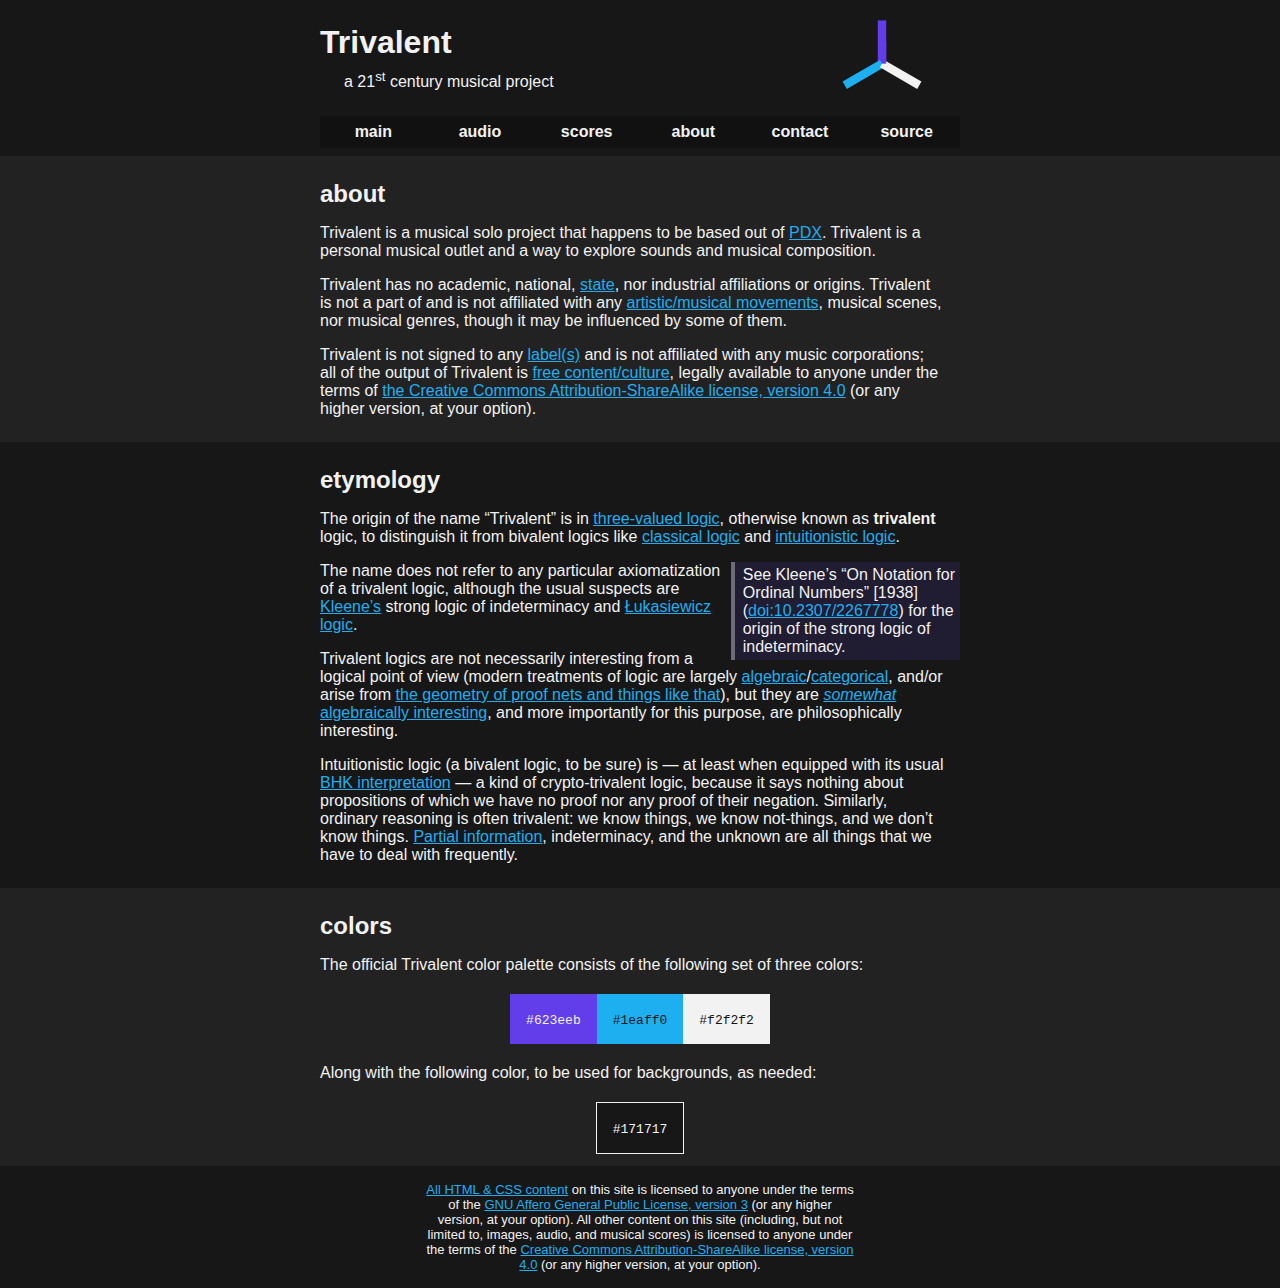
==== about.html @ 8c6cbdc5 "About" ====
<!DOCTYPE html>
<!--
  -- This file is part of trivalent_website.
  --
  -- trivalent_website is free software: you can redistribute it and/or modify
  -- it under the terms of the GNU Affero General Public License as published
  -- by the Free Software Foundation, either version 3 of the License, or (at
  -- your option) any later version.
  --
  -- trivalent_website is distributed in the hope that it will be useful, but
  -- WITHOUT ANY WARRANTY; without even the implied warranty of MERCHANTABILITY
  -- or FITNESS FOR A PARTICULAR PURPOSE.  See the GNU Affero General Public
  -- License for more details.
  --
  -- You should have received a copy of the GNU Affero General Public License
  -- along with trivalent_website.  If not, see
  -- <https://www.gnu.org/licenses/>.
  -->

<html dir="ltr" lang="en">

<head>
  <meta charset="UTF-8">
  <title>Trivalent | about</title>
  <meta name="viewport" content="width=device-width,initial-scale=1">
  <meta name="description" content="home of the Trivalent musical project | about">
  <meta name="theme-color" content="#171717">

  <link href="./style.css" rel="stylesheet">
  <link rel="icon" type="image/png" href="./img/favicon.png">
</head>

<body>
  <div class="section">
    <div class="inner-section">
      <header id="main-header">
        <div id="header-div">
          <h1>Trivalent</h1>

          <p class="subheader">a 21<sup>st</sup> century musical project</p>
        </div>

        <div id="main-logo-container">
          <img src="./img/Trivalent_logo.svg" id="main-logo" alt="Trivalent
          logo" title="Trivalent logo; CC BY-SA 4.0+ licensed">
        </div>
      </header>

      <nav>
        <ol class="navlist">
          <li><a href="./index.html">main</a></li>
          <li><a href="./audio.html">audio</a></li>
          <li><a href="./scores.html">scores</a></li>
          <li><a href="#">about</a></li>
          <li><a href="./contact.html">contact</a></li>
          <li><a
          href="https://github.com/AugmentedFifth/trivalent_website">source</a></li>
        </ol>
      </nav>
    </div>
  </div>

  <div class="section">
    <div class="inner-section">
      <h2>about</h2>

      <p>Trivalent is a musical solo project that happens to be based out of <a
      href="https://en.wikipedia.org/wiki/Portland,_Oregon">PDX</a>. Trivalent
      is a personal musical outlet and a way to explore sounds and musical
      composition.</p>

      <p>Trivalent has no academic, national, <a
      href="https://en.wikipedia.org/wiki/State_(polity)">state</a>, nor
      industrial affiliations or origins. Trivalent is not a part of and is not
      affiliated with any <a
      href="https://en.wikipedia.org/wiki/Art_movement">artistic/musical
      movements</a>, musical scenes, nor musical genres, though it may be
      influenced by some of them.</p>

      <p>Trivalent is not signed to any <a
      href="https://en.wikipedia.org/wiki/Record_label">label(s)</a> and is not
      affiliated with any music corporations; all of the output of Trivalent is
      <a href="https://en.wikipedia.org/wiki/Free_content">free
      content/culture</a>, legally available to anyone under the terms of <a
      href="https://creativecommons.org/licenses/by-sa/4.0/">the Creative
      Commons Attribution-ShareAlike license, version 4.0</a> (or any higher
      version, at your option).</p>
    </div>
  </div>

  <div class="section">
    <div class="inner-section">
      <h2>etymology</h2>

      <p>The origin of the name &ldquo;Trivalent&rdquo; is in <a
      href="https://en.wikipedia.org/wiki/Three-valued_logic">three-valued
      logic</a>, otherwise known as <strong>trivalent</strong> logic, to
      distinguish it from bivalent logics like <a
      href="https://en.wikipedia.org/wiki/Classical_logic">classical logic</a>
      and <a
      href="https://en.wikipedia.org/wiki/Intuitionistic_logic">intuitionistic
      logic</a>. <aside>See Kleene&rsquo;s &ldquo;On Notation for Ordinal
      Numbers&rdquo; [1938] (<a
      href="https://doi.org/10.2307/2267778">doi:10.2307/2267778</a>) for the
      origin of the strong logic of indeterminacy.</aside> The name does not
      refer to any particular axiomatization of a trivalent logic, although the
      usual suspects are <a
      href="https://en.wikipedia.org/wiki/Stephen_Cole_Kleene">Kleene&rsquo;s</a>
      strong logic of indeterminacy and <a
      href="https://en.wikipedia.org/wiki/%C5%81ukasiewicz_logic">&#x141;ukasiewicz
      logic</a>.</p>

      <p>Trivalent logics are not necessarily interesting from a logical point
      of view (modern treatments of logic are largely <a
      href="https://en.wikipedia.org/wiki/Algebraic_structure">algebraic</a>/<a
      href="https://en.wikipedia.org/wiki/Category_theory">categorical</a>,
      and/or arise from <a href="https://doi.org/10.1017/S096012950100336X">the
      geometry of proof nets and things like that</a>), but they are <a
      href="https://en.wikipedia.org/wiki/De_Morgan_algebra#Kleene_algebra"><em>somewhat</em>
      algebraically interesting</a>, and more importantly for this purpose, are
      philosophically interesting.</p>

      <p>Intuitionistic logic (a bivalent logic, to be sure) is &mdash; at
      least when equipped with its usual <a
      href="https://en.wikipedia.org/wiki/Brouwer%E2%80%93Heyting%E2%80%93Kolmogorov_interpretation">BHK
      interpretation</a> &mdash; a kind of crypto-trivalent logic, because it
      says nothing about propositions of which we have no proof nor any proof
      of their negation. Similarly, ordinary reasoning is often trivalent: we
      know things, we know not-things, and we don&rsquo;t know things. <a
      href="https://en.wikipedia.org/wiki/Complete_information">Partial
      information</a>, indeterminacy, and the unknown are all things that we
      have to deal with frequently.</p>
    </div>
  </div>

  <div class="section">
    <div class="inner-section">
      <h2>colors</h2>

      <p>The official Trivalent color palette consists of the following set of three colors:</p>

      <ul class="swatch-list">
        <li>
          <div id="swatch-1" class="swatch">
            <code>#623eeb</code>
          </div>
        </li>
        <li>
          <div id="swatch-2" class="swatch">
            <code>#1eaff0</code>
          </div>
        </li>
        <li>
          <div id="swatch-3" class="swatch">
            <code>#f2f2f2</code>
          </div>
        </li>
      </ul>

      <p>Along with the following color, to be used for backgrounds, as needed:</p>

      <ul class="swatch-list">
        <li>
          <div id="swatch-4" class="swatch">
            <code>#171717</code>
          </div>
        </li>
      </ul>
    </div>
  </div>

  <footer>
    <a href="https://github.com/AugmentedFifth/trivalent_website">All HTML
    &amp; CSS content</a> on this site is licensed to anyone under the terms of
    the <a href="https://www.gnu.org/licenses/agpl-3.0.en.html">GNU Affero
    General Public License, version 3</a> (or any higher version, at your
    option). All other content on this site (including, but not limited to,
    images, audio, and musical scores) is licensed to anyone under the terms of
    the <a href="https://creativecommons.org/licenses/by-sa/4.0/">Creative
    Commons Attribution-ShareAlike license, version 4.0</a> (or any higher
    version, at your option).
  </footer>
</body>

</html>
---- style.css ----
/*
 * This file is part of trivalent_website.
 *
 * trivalent_website is free software: you can redistribute it and/or modify it
 * under the terms of the GNU Affero General Public License as published by the
 * Free Software Foundation, either version 3 of the License, or (at your
 * option) any later version.
 *
 * trivalent_website is distributed in the hope that it will be useful, but
 * WITHOUT ANY WARRANTY; without even the implied warranty of MERCHANTABILITY
 * or FITNESS FOR A PARTICULAR PURPOSE.  See the GNU Affero General Public
 * License for more details.
 *
 * You should have received a copy of the GNU Affero General Public License
 * along with trivalent_website.  If not, see <https://www.gnu.org/licenses/>.
 */

:root {
    --sans: "-apple-system", "BlinkMacSystemFont", "Segoe UI", "Roboto",
            "Oxygen", "Ubuntu", "Cantarell", "Open Sans", "Helvetica Neue",
            sans-serif;
    --monospace: "SF Mono", "Monaco", "Inconsolata", "Fira Mono",
                 "Droid Sans Mono", "Source Code Pro", "Hack", "Fira Code",
                 monospace;
    --off-white: #f2f2f2;
    --off-black: #171717;
    --color-one: #171717;
    --color-two: #222;
    --trivalent-color-one: #623eeb;
    --trivalent-color-two: #1eaff0;
    --trivalent-color-three: #f2f2f2;
    --trivalent-color-four: #171717;
}

html,
body,
ul,
ol {
    margin: 0;
    padding: 0;
    font-family: var(--sans);
    color: var(--off-white);
}

html {
    width: 100%;
    height: 100%;
}

p,
h1,
h2,
h3,
h4,
h5,
h6 {
    margin: 1rem 1rem 1rem 0;
    padding: 0;
}

a {
    color: var(--trivalent-color-two);
}

a:hover {
    color: #89bfd8;
}

.hidden {
    display: none !important;
}

body {
    background-color: var(--color-one);
    font-family: var(--sans);
}

li {
    padding: 0.25rem 0 0.25rem 0;
}

ul ul,
ul ol,
ol ul,
ol ol {
    padding-left: 2rem;
}

figcaption {
    font-weight: bold;
    text-decoration: underline;
}

.inset-list {
    margin-left: 2rem;
}

blockquote {
    margin: 0.5rem;
}

table {
    border-collapse: collapse;
    margin: 1rem 0 1rem 0;
}

th, td {
    padding: 0.5rem;
    text-align: left;
    border: 1px solid #f2f2f260;
}

td > ul,
td > ol {
    list-style-position: inside;
}

button {
    color: revert;
}

aside {
    max-width: 33.33%;
    margin-bottom: 0.5rem;
    padding: 0.25rem 0.25rem 0.25rem 0.5rem;
    float: right;

    border-left: 0.25rem solid #f2f2f260;
    background-color: #623eeb20;
}

caption {
    font-weight: bolder;
}

hr {
    border: 0.0625rem inset #f2f2f260;
}

.cite {
    font-size: small;
    margin-top: 0.25rem;
    margin-bottom: 0.25rem;
}

.centering {
    display: flex;
    justify-content: center;
    align-content: center;
    align-items: center;
}

.flex-vert {
    flex-direction: column;
}

.text-centering {
    text-align: center;
}

.serif {
    font-family: serif;
}

.anchor {
    text-decoration: none;
    color: inherit;
}

.bold {
    font-weight: bold;
}

.underline {
    text-decoration: underline;
}

.div-label {
    margin-top: 0.5rem;
    margin-bottom: 0.5rem;
}

.album-art {
    display: block;
    width: 50%;
}

@media (max-width: 640px) {
    .album-art {
        width: 100%;
    }
}

.total {
    text-align: end;
}

.table-wrapper {
    overflow: auto;
}

#main-header {
    display: flex;
    flex-flow: row nowrap;
}

#header-div {
    flex: 4 2 auto;
}

#main-logo-container {
    display: flex;
    flex: 1 1 auto;
    padding-bottom: 0.25rem;
}

#main-logo {
    width: 100%;
    height: auto;
    max-height: 6.5rem;
    min-width: 2.5rem;

    float: right;
    margin: auto;
}

.subheader {
    margin-top: -0.5rem;
    padding: 0 1.5rem 0 1.5rem;
    font-weight: lighter;
}

footer {
    padding: 1rem 33.3% 1rem 33.3%;
    font-size: small;
    text-align: center;
}

@media (max-width: 640px) {
    footer {
        padding: 1rem 15% 1rem 15%;
    }
}

nav {
    display: flex;
    align-items: stretch;
    justify-content: center;

    background-color: #00000040;
    min-height: 2rem;
    max-height: 4rem;
}

@media (max-width: 640px) {
    nav {
        min-height: auto;
        max-height: none;
    }
}

.navlist {
    display: flex;
    align-items: stretch;
    justify-content: center;
    flex-direction: row;

    width: 100%;
}

@media (max-width: 640px) {
    .navlist {
        flex-direction: column;
        height: auto;
    }
}

.navlist > li {
    flex: 1 1 auto;
    list-style-type: none;
    text-align: center;

    width: 100%;
    height: 100%;
    padding: 0 2.5% 0 2.5%;
}

@media (max-width: 640px) {
    .navlist > li {
        height: auto;
        padding: 0.125rem 0 0.125rem 0;
    }
}

.navlist a {
    font-weight: bolder;
    color: var(--off-white);
    text-decoration: none;

    display: flex;
    align-items: center;
    justify-content: center;
    width: 100%;
    height: 100%;
}

.navlist a:hover {
    color: #fff;
    text-shadow: 0 0 1rem var(--trivalent-color-one);
}

.section {
    display: block;
    width: 100%;
}

.inner-section {
    padding: 0.5rem 25% 0.5rem 25%;
}

@media (max-width: 640px) {
    .inner-section {
        padding: 0.5rem 10% 0.5rem 10%;
    }
}

.inner-section::after {
    content: "";
    clear: both;
    display: table;
}

.form {
    padding-top: 0.5rem;
    padding-bottom: 0.5rem;
}

div.section:nth-of-type(odd) {
    background-color: var(--color-one);
}

div.section:nth-of-type(even) {
    background-color: var(--color-two);
}

.swatch-list {
    list-style: none;
    display: flex;
    align-items: stretch;
    justify-content: center;
    flex-direction: row;
}

.swatch {
    padding: 1rem;
}

#swatch-1 {
    color: var(--trivalent-color-three);
    background-color: var(--trivalent-color-one);
}

#swatch-2 {
    color: var(--trivalent-color-four);
    background-color: var(--trivalent-color-two);
}

#swatch-3 {
    color: var(--trivalent-color-four);
    background-color: var(--trivalent-color-three);
}

#swatch-4 {
    color: var(--trivalent-color-three);
    background-color: var(--trivalent-color-four);
    border: 1px solid var(--trivalent-color-three);
}
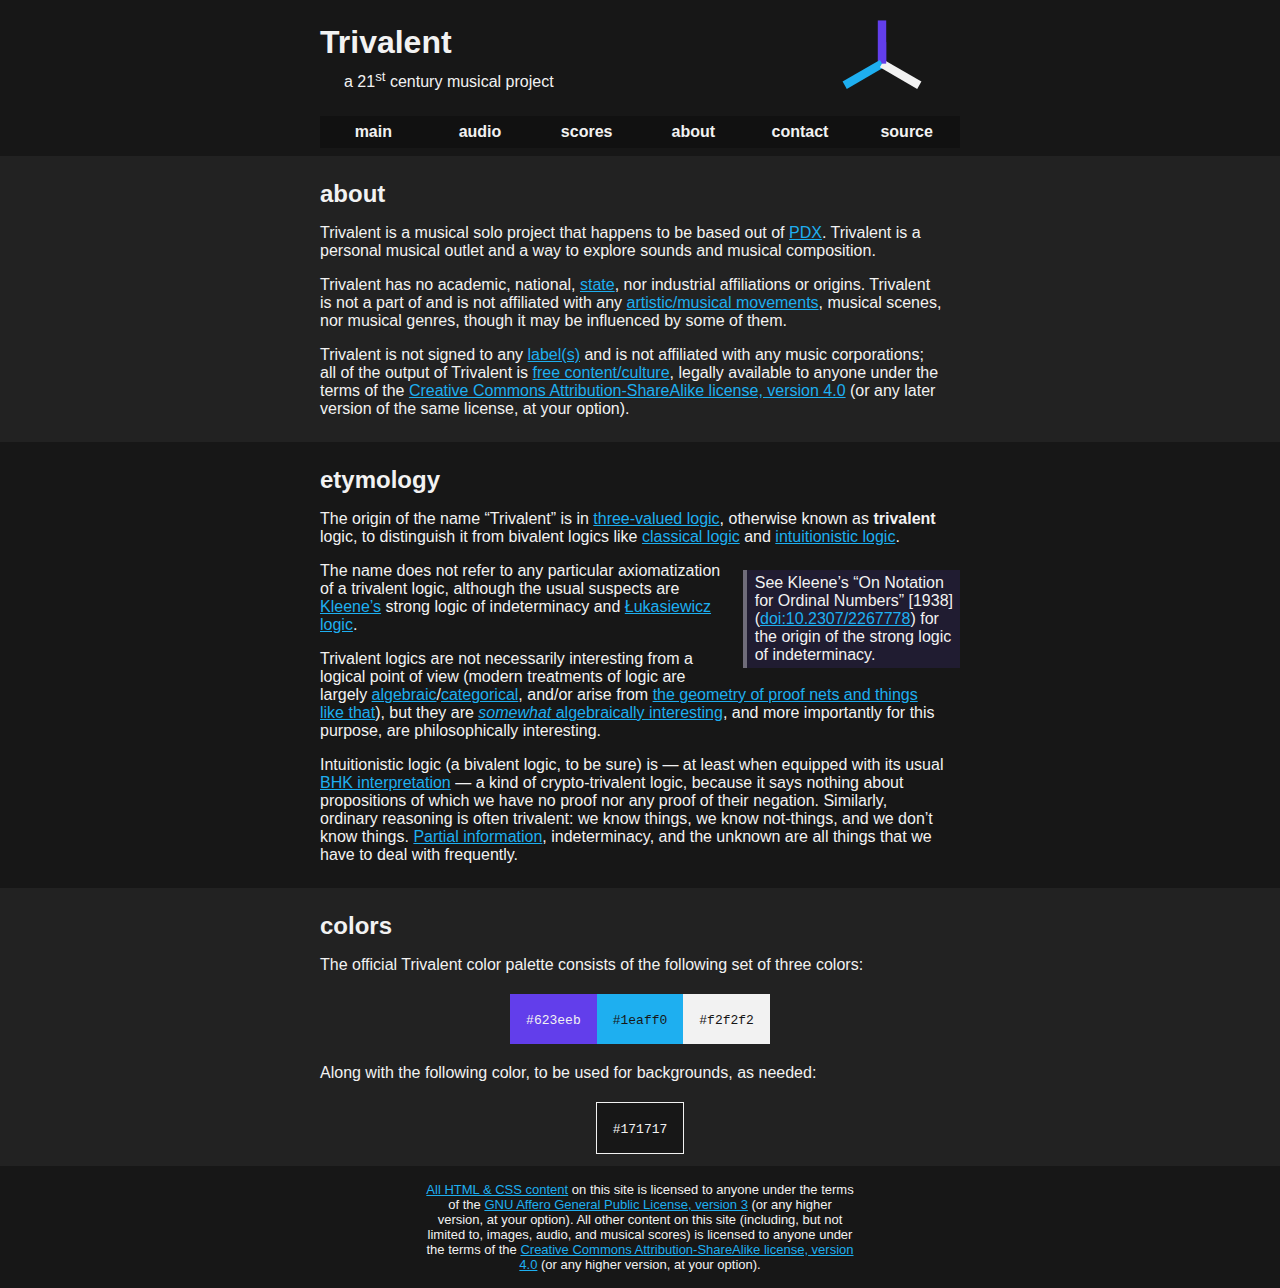
==== commit f7922d69: "responsif" ====
--- a/about.html
+++ b/about.html
@@ -1,185 +1,246 @@
 <!DOCTYPE html>
 <!--
-  -- This file is part of trivalent_website.
-  --
-  -- trivalent_website is free software: you can redistribute it and/or modify
-  -- it under the terms of the GNU Affero General Public License as published
-  -- by the Free Software Foundation, either version 3 of the License, or (at
-  -- your option) any later version.
-  --
-  -- trivalent_website is distributed in the hope that it will be useful, but
-  -- WITHOUT ANY WARRANTY; without even the implied warranty of MERCHANTABILITY
-  -- or FITNESS FOR A PARTICULAR PURPOSE.  See the GNU Affero General Public
-  -- License for more details.
-  --
-  -- You should have received a copy of the GNU Affero General Public License
-  -- along with trivalent_website.  If not, see
-  -- <https://www.gnu.org/licenses/>.
-  -->
+This file is part of trivalent_website.
+
+trivalent_website is free software: you can redistribute it and/or modify it
+under the terms of the GNU Affero General Public License as published by the
+Free Software Foundation, either version 3 of the License, or (at your option)
+any later version.
+
+trivalent_website is distributed in the hope that it will be useful, but
+WITHOUT ANY WARRANTY; without even the implied warranty of MERCHANTABILITY or
+FITNESS FOR A PARTICULAR PURPOSE.  See the GNU Affero General Public License
+for more details.
+
+You should have received a copy of the GNU Affero General Public License along
+with trivalent_website.  If not, see <https://www.gnu.org/licenses/>.
+-->
 
 <html dir="ltr" lang="en">
-
-<head>
-  <meta charset="UTF-8">
-  <title>Trivalent | about</title>
-  <meta name="viewport" content="width=device-width,initial-scale=1">
-  <meta name="description" content="home of the Trivalent musical project | about">
-  <meta name="theme-color" content="#171717">
-
-  <link href="./style.css" rel="stylesheet">
-  <link rel="icon" type="image/png" href="./img/favicon.png">
-</head>
-
-<body>
-  <div class="section">
-    <div class="inner-section">
-      <header id="main-header">
-        <div id="header-div">
-          <h1>Trivalent</h1>
-
-          <p class="subheader">a 21<sup>st</sup> century musical project</p>
+  <head>
+    <meta charset="UTF-8" />
+    <title>Trivalent | about</title>
+    <meta name="viewport" content="width=device-width,initial-scale=1" />
+    <meta
+      name="description"
+      content="home of the Trivalent musical project | about"
+    />
+    <meta name="theme-color" content="#171717" />
+
+    <link href="./style.css" rel="stylesheet" />
+    <link rel="icon" type="image/png" href="./img/favicon.png" />
+  </head>
+
+  <body>
+    <div class="section">
+      <div class="inner-section">
+        <header id="main-header">
+          <div id="header-div">
+            <h1>Trivalent</h1>
+
+            <p class="subheader">a 21<sup>st</sup> century musical project</p>
+          </div>
+
+          <div id="main-logo-container">
+            <img
+              src="./img/Trivalent_logo.svg"
+              id="main-logo"
+              alt="Trivalent
+          logo"
+              title="Trivalent logo; CC BY-SA 4.0+ licensed"
+            />
+          </div>
+        </header>
+
+        <nav>
+          <ol class="navlist">
+            <li><a href="./index.html">main</a></li>
+            <li><a href="./audio.html">audio</a></li>
+            <li><a href="./scores.html">scores</a></li>
+            <li><span class="non-link">about</span></li>
+            <li><a href="./contact.html">contact</a></li>
+            <li>
+              <a href="https://github.com/AugmentedFifth/trivalent_website"
+                >source</a
+              >
+            </li>
+          </ol>
+        </nav>
+      </div>
+    </div>
+
+    <main>
+      <div class="section">
+        <div class="inner-section">
+          <h2>about</h2>
+
+          <p>
+            Trivalent is a musical solo project that happens to be based out of
+            <a href="https://en.wikipedia.org/wiki/Portland,_Oregon">PDX</a>.
+            Trivalent is a personal musical outlet and a way to explore sounds
+            and musical composition.
+          </p>
+
+          <p>
+            Trivalent has no academic, national,
+            <a href="https://en.wikipedia.org/wiki/State_(polity)">state</a>,
+            nor industrial affiliations or origins. Trivalent is not a part of
+            and is not affiliated with any
+            <a href="https://en.wikipedia.org/wiki/Art_movement"
+              >artistic/musical movements</a
+            >, musical scenes, nor musical genres, though it may be influenced
+            by some of them.
+          </p>
+
+          <p>
+            Trivalent is not signed to any
+            <a href="https://en.wikipedia.org/wiki/Record_label">label(s)</a>
+            and is not affiliated with any music corporations; all of the output
+            of Trivalent is
+            <a href="https://en.wikipedia.org/wiki/Free_content"
+              >free content/culture</a
+            >, legally available to anyone under the terms of the
+            <a href="https://creativecommons.org/licenses/by-sa/4.0/"
+              >Creative Commons Attribution-ShareAlike license, version 4.0</a
+            >
+            (or any later version of the same license, at your option).
+          </p>
         </div>
-
-        <div id="main-logo-container">
-          <img src="./img/Trivalent_logo.svg" id="main-logo" alt="Trivalent
-          logo" title="Trivalent logo; CC BY-SA 4.0+ licensed">
+      </div>
+
+      <div class="section">
+        <div class="inner-section">
+          <h2>etymology</h2>
+
+          <p>
+            The origin of the name &ldquo;Trivalent&rdquo; is in
+            <a href="https://en.wikipedia.org/wiki/Three-valued_logic"
+              >three-valued logic</a
+            >, otherwise known as <strong>trivalent</strong> logic, to
+            distinguish it from bivalent logics like
+            <a href="https://en.wikipedia.org/wiki/Classical_logic"
+              >classical logic</a
+            >
+            and
+            <a href="https://en.wikipedia.org/wiki/Intuitionistic_logic"
+              >intuitionistic logic</a
+            >.
+          </p>
+          <aside>
+            <p>
+              See Kleene&rsquo;s &ldquo;On Notation for Ordinal Numbers&rdquo;
+              [1938] (<a href="https://doi.org/10.2307/2267778"
+                >doi:10.2307/2267778</a
+              >) for the origin of the strong logic of indeterminacy.
+            </p>
+          </aside>
+          <p>
+            The name does not refer to any particular axiomatization of a
+            trivalent logic, although the usual suspects are
+            <a href="https://en.wikipedia.org/wiki/Stephen_Cole_Kleene"
+              >Kleene&rsquo;s</a
+            >
+            strong logic of indeterminacy and
+            <a href="https://en.wikipedia.org/wiki/%C5%81ukasiewicz_logic"
+              >&#x141;ukasiewicz logic</a
+            >.
+          </p>
+
+          <p>
+            Trivalent logics are not necessarily interesting from a logical
+            point of view (modern treatments of logic are largely
+            <a href="https://en.wikipedia.org/wiki/Algebraic_structure"
+              >algebraic</a
+            >/<a href="https://en.wikipedia.org/wiki/Category_theory"
+              >categorical</a
+            >, and/or arise from
+            <a href="https://doi.org/10.1017/S096012950100336X"
+              >the geometry of proof nets and things like that</a
+            >), but they are
+            <a
+              href="https://en.wikipedia.org/wiki/De_Morgan_algebra#Kleene_algebra"
+              ><em>somewhat</em> algebraically interesting</a
+            >, and more importantly for this purpose, are philosophically
+            interesting.
+          </p>
+
+          <p>
+            Intuitionistic logic (a bivalent logic, to be sure) is &mdash; at
+            least when equipped with its usual
+            <a
+              href="https://en.wikipedia.org/wiki/Brouwer%E2%80%93Heyting%E2%80%93Kolmogorov_interpretation"
+              >BHK interpretation</a
+            >
+            &mdash; a kind of crypto-trivalent logic, because it says nothing
+            about propositions of which we have no proof nor any proof of their
+            negation. Similarly, ordinary reasoning is often trivalent: we know
+            things, we know not-things, and we don&rsquo;t know things.
+            <a href="https://en.wikipedia.org/wiki/Complete_information"
+              >Partial information</a
+            >, indeterminacy, and the unknown are all things that we have to
+            deal with frequently.
+          </p>
         </div>
-      </header>
-
-      <nav>
-        <ol class="navlist">
-          <li><a href="./index.html">main</a></li>
-          <li><a href="./audio.html">audio</a></li>
-          <li><a href="./scores.html">scores</a></li>
-          <li><a href="#">about</a></li>
-          <li><a href="./contact.html">contact</a></li>
-          <li><a
-          href="https://github.com/AugmentedFifth/trivalent_website">source</a></li>
-        </ol>
-      </nav>
-    </div>
-  </div>
-
-  <div class="section">
-    <div class="inner-section">
-      <h2>about</h2>
-
-      <p>Trivalent is a musical solo project that happens to be based out of <a
-      href="https://en.wikipedia.org/wiki/Portland,_Oregon">PDX</a>. Trivalent
-      is a personal musical outlet and a way to explore sounds and musical
-      composition.</p>
-
-      <p>Trivalent has no academic, national, <a
-      href="https://en.wikipedia.org/wiki/State_(polity)">state</a>, nor
-      industrial affiliations or origins. Trivalent is not a part of and is not
-      affiliated with any <a
-      href="https://en.wikipedia.org/wiki/Art_movement">artistic/musical
-      movements</a>, musical scenes, nor musical genres, though it may be
-      influenced by some of them.</p>
-
-      <p>Trivalent is not signed to any <a
-      href="https://en.wikipedia.org/wiki/Record_label">label(s)</a> and is not
-      affiliated with any music corporations; all of the output of Trivalent is
-      <a href="https://en.wikipedia.org/wiki/Free_content">free
-      content/culture</a>, legally available to anyone under the terms of <a
-      href="https://creativecommons.org/licenses/by-sa/4.0/">the Creative
-      Commons Attribution-ShareAlike license, version 4.0</a> (or any higher
-      version, at your option).</p>
-    </div>
-  </div>
-
-  <div class="section">
-    <div class="inner-section">
-      <h2>etymology</h2>
-
-      <p>The origin of the name &ldquo;Trivalent&rdquo; is in <a
-      href="https://en.wikipedia.org/wiki/Three-valued_logic">three-valued
-      logic</a>, otherwise known as <strong>trivalent</strong> logic, to
-      distinguish it from bivalent logics like <a
-      href="https://en.wikipedia.org/wiki/Classical_logic">classical logic</a>
-      and <a
-      href="https://en.wikipedia.org/wiki/Intuitionistic_logic">intuitionistic
-      logic</a>. <aside>See Kleene&rsquo;s &ldquo;On Notation for Ordinal
-      Numbers&rdquo; [1938] (<a
-      href="https://doi.org/10.2307/2267778">doi:10.2307/2267778</a>) for the
-      origin of the strong logic of indeterminacy.</aside> The name does not
-      refer to any particular axiomatization of a trivalent logic, although the
-      usual suspects are <a
-      href="https://en.wikipedia.org/wiki/Stephen_Cole_Kleene">Kleene&rsquo;s</a>
-      strong logic of indeterminacy and <a
-      href="https://en.wikipedia.org/wiki/%C5%81ukasiewicz_logic">&#x141;ukasiewicz
-      logic</a>.</p>
-
-      <p>Trivalent logics are not necessarily interesting from a logical point
-      of view (modern treatments of logic are largely <a
-      href="https://en.wikipedia.org/wiki/Algebraic_structure">algebraic</a>/<a
-      href="https://en.wikipedia.org/wiki/Category_theory">categorical</a>,
-      and/or arise from <a href="https://doi.org/10.1017/S096012950100336X">the
-      geometry of proof nets and things like that</a>), but they are <a
-      href="https://en.wikipedia.org/wiki/De_Morgan_algebra#Kleene_algebra"><em>somewhat</em>
-      algebraically interesting</a>, and more importantly for this purpose, are
-      philosophically interesting.</p>
-
-      <p>Intuitionistic logic (a bivalent logic, to be sure) is &mdash; at
-      least when equipped with its usual <a
-      href="https://en.wikipedia.org/wiki/Brouwer%E2%80%93Heyting%E2%80%93Kolmogorov_interpretation">BHK
-      interpretation</a> &mdash; a kind of crypto-trivalent logic, because it
-      says nothing about propositions of which we have no proof nor any proof
-      of their negation. Similarly, ordinary reasoning is often trivalent: we
-      know things, we know not-things, and we don&rsquo;t know things. <a
-      href="https://en.wikipedia.org/wiki/Complete_information">Partial
-      information</a>, indeterminacy, and the unknown are all things that we
-      have to deal with frequently.</p>
-    </div>
-  </div>
-
-  <div class="section">
-    <div class="inner-section">
-      <h2>colors</h2>
-
-      <p>The official Trivalent color palette consists of the following set of three colors:</p>
-
-      <ul class="swatch-list">
-        <li>
-          <div id="swatch-1" class="swatch">
-            <code>#623eeb</code>
-          </div>
-        </li>
-        <li>
-          <div id="swatch-2" class="swatch">
-            <code>#1eaff0</code>
-          </div>
-        </li>
-        <li>
-          <div id="swatch-3" class="swatch">
-            <code>#f2f2f2</code>
-          </div>
-        </li>
-      </ul>
-
-      <p>Along with the following color, to be used for backgrounds, as needed:</p>
-
-      <ul class="swatch-list">
-        <li>
-          <div id="swatch-4" class="swatch">
-            <code>#171717</code>
-          </div>
-        </li>
-      </ul>
-    </div>
-  </div>
-
-  <footer>
-    <a href="https://github.com/AugmentedFifth/trivalent_website">All HTML
-    &amp; CSS content</a> on this site is licensed to anyone under the terms of
-    the <a href="https://www.gnu.org/licenses/agpl-3.0.en.html">GNU Affero
-    General Public License, version 3</a> (or any higher version, at your
-    option). All other content on this site (including, but not limited to,
-    images, audio, and musical scores) is licensed to anyone under the terms of
-    the <a href="https://creativecommons.org/licenses/by-sa/4.0/">Creative
-    Commons Attribution-ShareAlike license, version 4.0</a> (or any higher
-    version, at your option).
-  </footer>
-</body>
-
+      </div>
+
+      <div class="section">
+        <div class="inner-section">
+          <h2>colors</h2>
+
+          <p>
+            The official Trivalent color palette consists of the following set
+            of three colors:
+          </p>
+
+          <ul class="swatch-list">
+            <li>
+              <div id="swatch-1" class="swatch">
+                <code>#623eeb</code>
+              </div>
+            </li>
+            <li>
+              <div id="swatch-2" class="swatch">
+                <code>#1eaff0</code>
+              </div>
+            </li>
+            <li>
+              <div id="swatch-3" class="swatch">
+                <code>#f2f2f2</code>
+              </div>
+            </li>
+          </ul>
+
+          <p>
+            Along with the following color, to be used for backgrounds, as
+            needed:
+          </p>
+
+          <ul class="swatch-list">
+            <li>
+              <div id="swatch-4" class="swatch">
+                <code>#171717</code>
+              </div>
+            </li>
+          </ul>
+        </div>
+      </div>
+    </main>
+
+    <footer>
+      <a href="https://github.com/AugmentedFifth/trivalent_website"
+        >All HTML &amp; CSS content</a
+      >
+      on this site is licensed to anyone under the terms of the
+      <a href="https://www.gnu.org/licenses/agpl-3.0.en.html"
+        >GNU Affero General Public License, version 3</a
+      >
+      (or any higher version, at your option). All other content on this site
+      (including, but not limited to, images, audio, and musical scores) is
+      licensed to anyone under the terms of the
+      <a href="https://creativecommons.org/licenses/by-sa/4.0/"
+        >Creative Commons Attribution-ShareAlike license, version 4.0</a
+      >
+      (or any higher version, at your option).
+    </footer>
+  </body>
 </html>
--- a/style.css
+++ b/style.css
@@ -16,11 +16,13 @@
  */
 
 :root {
-    --sans: "-apple-system", "BlinkMacSystemFont", "Segoe UI", "Roboto",
-            "Oxygen", "Ubuntu", "Cantarell", "Open Sans", "Helvetica Neue",
+    --sans: /* "-apple-system", "BlinkMacSystemFont", "Segoe UI", "Roboto",
+               "Oxygen", "Ubuntu", "Cantarell", "Open Sans", "Helvetica Neue",
+            */
             sans-serif;
-    --monospace: "SF Mono", "Monaco", "Inconsolata", "Fira Mono",
-                 "Droid Sans Mono", "Source Code Pro", "Hack", "Fira Code",
+    --monospace: /* "SF Mono", "Monaco", "Inconsolata", "Fira Mono",
+                    "Droid Sans Mono", "Source Code Pro", "Hack", "Fira Code",
+                 */
                  monospace;
     --off-white: #f2f2f2;
     --off-black: #171717;
@@ -34,6 +36,7 @@
 
 html,
 body,
+main,
 ul,
 ol {
     margin: 0;
@@ -45,6 +48,11 @@
 html {
     width: 100%;
     height: 100%;
+}
+
+main {
+    width: 100%;
+    border: none;
 }
 
 p,
@@ -86,6 +94,11 @@
     padding-left: 2rem;
 }
 
+code,
+pre {
+    font-family: var(--monospace);
+}
+
 figcaption {
     font-weight: bold;
     text-decoration: underline;
@@ -121,20 +134,28 @@
 
 aside {
     max-width: 33.33%;
+    margin-top: 0.5rem;
     margin-bottom: 0.5rem;
-    padding: 0.25rem 0.25rem 0.25rem 0.5rem;
+    margin-left: 0.5rem;
     float: right;
-
     border-left: 0.25rem solid #f2f2f260;
     background-color: #623eeb20;
 }
 
+aside > p {
+    margin: 0.25rem 0.25rem 0.25rem 0.5rem;
+}
+
 caption {
     font-weight: bolder;
 }
 
 hr {
     border: 0.0625rem inset #f2f2f260;
+}
+
+address {
+    font-style: normal;
 }
 
 .cite {
@@ -182,13 +203,8 @@
 
 .album-art {
     display: block;
-    width: 50%;
-}
-
-@media (max-width: 640px) {
-    .album-art {
-        width: 100%;
-    }
+    width: 100%;
+    max-width: 24rem;
 }
 
 .total {
@@ -236,7 +252,7 @@
     text-align: center;
 }
 
-@media (max-width: 640px) {
+@media (max-width: 48rem) {
     footer {
         padding: 1rem 15% 1rem 15%;
     }
@@ -252,7 +268,7 @@
     max-height: 4rem;
 }
 
-@media (max-width: 640px) {
+@media (max-width: 56rem) {
     nav {
         min-height: auto;
         max-height: none;
@@ -268,7 +284,7 @@
     width: 100%;
 }
 
-@media (max-width: 640px) {
+@media (max-width: 56rem) {
     .navlist {
         flex-direction: column;
         height: auto;
@@ -285,14 +301,15 @@
     padding: 0 2.5% 0 2.5%;
 }
 
-@media (max-width: 640px) {
+@media (max-width: 56rem) {
     .navlist > li {
         height: auto;
         padding: 0.125rem 0 0.125rem 0;
     }
 }
 
-.navlist a {
+.navlist a,
+.navlist .non-link {
     font-weight: bolder;
     color: var(--off-white);
     text-decoration: none;
@@ -314,11 +331,23 @@
     width: 100%;
 }
 
+div.section {
+    background-color: var(--color-one);
+}
+
+main > div.section:nth-of-type(odd) {
+    background-color: var(--color-two);
+}
+
+main > div.section:nth-of-type(even) {
+    background-color: var(--color-one);
+}
+
 .inner-section {
     padding: 0.5rem 25% 0.5rem 25%;
 }
 
-@media (max-width: 640px) {
+@media (max-width: 48rem) {
     .inner-section {
         padding: 0.5rem 10% 0.5rem 10%;
     }
@@ -330,19 +359,6 @@
     display: table;
 }
 
-.form {
-    padding-top: 0.5rem;
-    padding-bottom: 0.5rem;
-}
-
-div.section:nth-of-type(odd) {
-    background-color: var(--color-one);
-}
-
-div.section:nth-of-type(even) {
-    background-color: var(--color-two);
-}
-
 .swatch-list {
     list-style: none;
     display: flex;
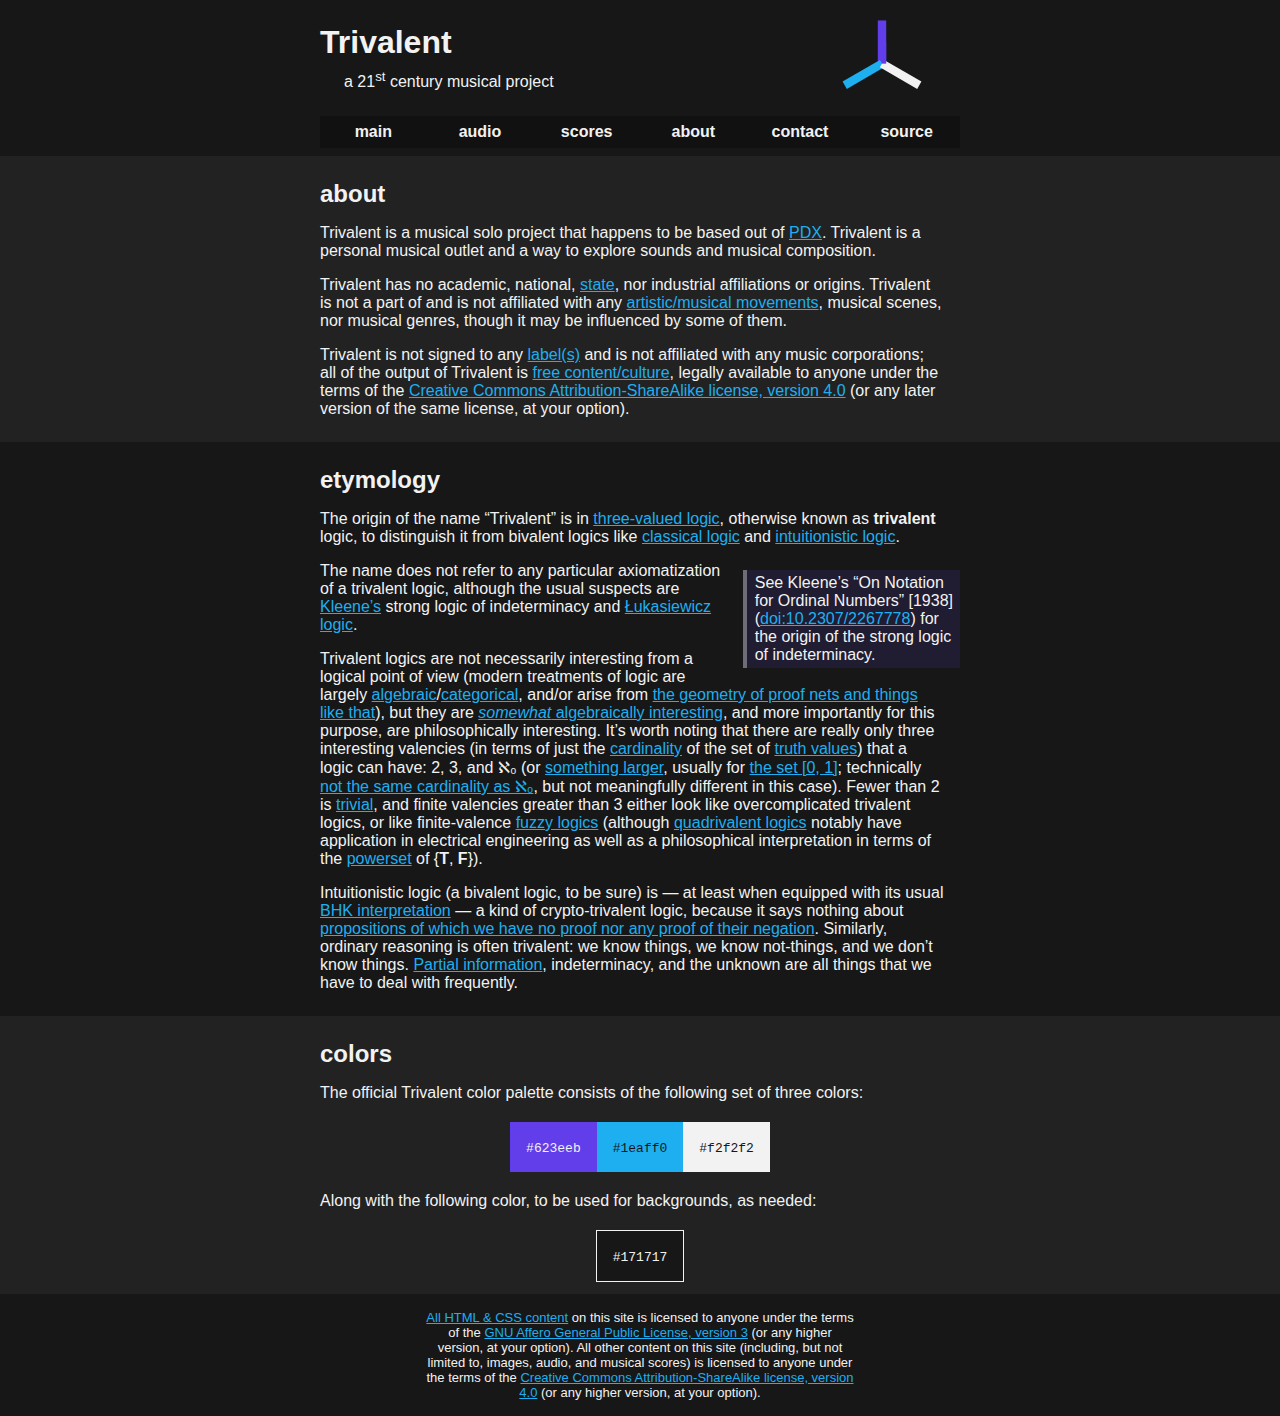
==== commit 9c9bb51b: "more prose" ====
--- a/about.html
+++ b/about.html
@@ -45,8 +45,7 @@
             <img
               src="./img/Trivalent_logo.svg"
               id="main-logo"
-              alt="Trivalent
-          logo"
+              alt="Trivalent logo"
               title="Trivalent logo; CC BY-SA 4.0+ licensed"
             />
           </div>
@@ -161,7 +160,33 @@
               href="https://en.wikipedia.org/wiki/De_Morgan_algebra#Kleene_algebra"
               ><em>somewhat</em> algebraically interesting</a
             >, and more importantly for this purpose, are philosophically
-            interesting.
+            interesting. It&rsquo;s worth noting that there are really only
+            three interesting valencies (in terms of just the
+            <a href="https://en.wikipedia.org/wiki/Cardinality">cardinality</a>
+            of the set of
+            <a href="https://en.wikipedia.org/wiki/Truth_value">truth values</a
+            >) that a logic can have: 2, 3, and &#x2135;&#x2080; (or
+            <a href="https://en.wikipedia.org/wiki/Cardinality_of_the_continuum"
+              >something larger</a
+            >, usually for
+            <a href="https://en.wikipedia.org/wiki/Interval_(mathematics)"
+              >the set [0,&nbsp;1]</a
+            >; technically
+            <a href="https://en.wikipedia.org/wiki/Cantor%27s_diagonal_argument"
+              >not the same cardinality as &#x2135;&#x2080;</a
+            >, but not meaningfully different in this case). Fewer than 2 is
+            <a href="https://en.wikipedia.org/wiki/Trivialism">trivial</a>, and
+            finite valencies greater than 3 either look like overcomplicated
+            trivalent logics, or like finite-valence
+            <a href="https://en.wikipedia.org/wiki/Fuzzy_logic">fuzzy logics</a>
+            (although
+            <a href="https://en.wikipedia.org/wiki/Four-valued_logic"
+              >quadrivalent logics</a
+            >
+            notably have application in electrical engineering as well as a
+            philosophical interpretation in terms of the
+            <a href="https://en.wikipedia.org/wiki/Power_set">powerset</a> of
+            {<b>T</b>,&nbsp;<b>F</b>}).
           </p>
 
           <p>
@@ -172,9 +197,12 @@
               >BHK interpretation</a
             >
             &mdash; a kind of crypto-trivalent logic, because it says nothing
-            about propositions of which we have no proof nor any proof of their
-            negation. Similarly, ordinary reasoning is often trivalent: we know
-            things, we know not-things, and we don&rsquo;t know things.
+            about
+            <a href="https://en.wikipedia.org/wiki/Law_of_excluded_middle"
+              >propositions of which we have no proof nor any proof of their
+              negation</a
+            >. Similarly, ordinary reasoning is often trivalent: we know things,
+            we know not-things, and we don&rsquo;t know things.
             <a href="https://en.wikipedia.org/wiki/Complete_information"
               >Partial information</a
             >, indeterminacy, and the unknown are all things that we have to
--- a/style.css
+++ b/style.css
@@ -83,6 +83,13 @@
     font-family: var(--sans);
 }
 
+h3,
+h4,
+h5,
+h6 {
+    text-decoration: underline #f2f2f260 solid 0.1rem;
+}
+
 li {
     padding: 0.25rem 0 0.25rem 0;
 }
@@ -206,12 +213,16 @@
     width: 100%;
     max-width: 24rem;
 }
+.album-art:nth-of-type(n+2) {
+    margin-top: 1rem;
+}
 
 .total {
     text-align: end;
 }
 
 .table-wrapper {
+    max-width: 100%;
     overflow: auto;
 }
 
@@ -359,6 +370,10 @@
     display: table;
 }
 
+footer.footer-alt {
+    background-color: var(--color-two);
+}
+
 .swatch-list {
     list-style: none;
     display: flex;
